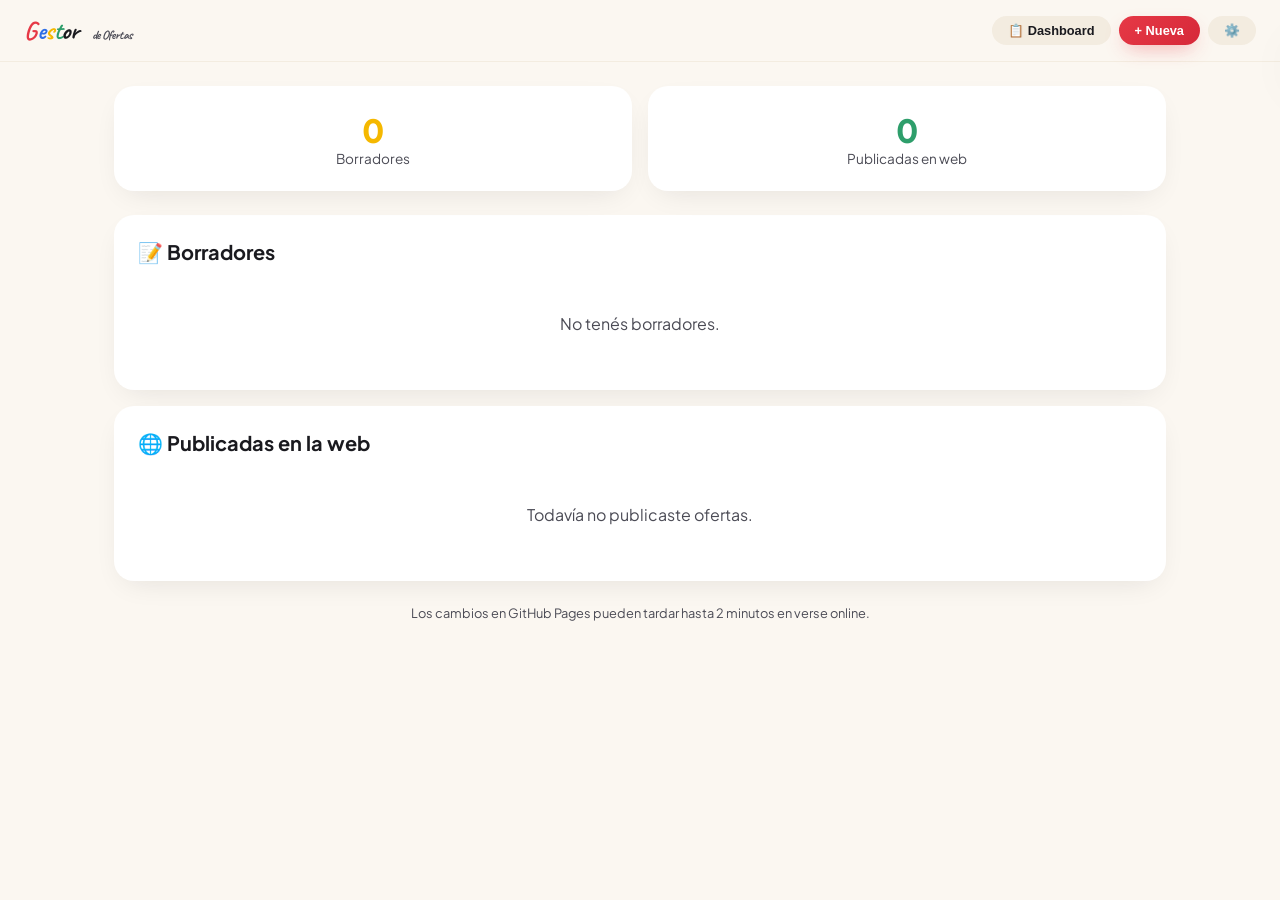
==== app-ofertas/static/index.html @ 62101115 "Initial commit: Proveesur — Pinturería de barrio con alma - Landing page (index.html) with hero, ser" ====
<!DOCTYPE html>
<html lang="es-AR">
<head>
  <meta charset="UTF-8" />
  <meta name="viewport" content="width=device-width, initial-scale=1.0" />
  <title>Gestor de Ofertas · Proveesur</title>
  <link rel="preconnect" href="https://fonts.googleapis.com" />
  <link rel="preconnect" href="https://fonts.gstatic.com" crossorigin />
  <link href="https://fonts.googleapis.com/css2?family=Caveat:wght@500;600;700&family=Plus+Jakarta+Sans:wght@300;400;500;600;700;800&display=swap" rel="stylesheet" />
  <link rel="stylesheet" href="styles.css" />
</head>
<body>

  <!-- ═══ Toast ═══ -->
  <div id="toast" class="toast">
    <div class="flex" style="display:flex;align-items:center;gap:0.75rem">
      <span id="toast-text" class="font-medium" style="font-weight:500">Mensaje</span>
    </div>
  </div>

  <!-- ═══ Header ═══ -->
  <header class="app-header">
    <div class="logo-text">
      <span class="l1">G</span><span class="l2">e</span><span class="l3">s</span><span class="l4">t</span><span style="color:var(--ink)">or</span>
      <span style="color:var(--ink-soft);font-size:0.8rem;margin-left:0.5rem">de Ofertas</span>
    </div>
    <nav style="display:flex;gap:0.5rem">
      <button class="btn btn-secondary btn-sm" data-view="dashboard">📋 Dashboard</button>
      <button class="btn btn-primary btn-sm" data-view="nueva">+ Nueva</button>
      <button class="btn btn-secondary btn-sm" data-view="config">⚙️</button>
    </nav>
  </header>

  <!-- ═══════════════════════════════════════════════════ -->
  <!-- VIEW: DASHBOARD                                    -->
  <!-- ═══════════════════════════════════════════════════ -->
  <div id="view-dashboard" class="view container">

    <div style="display:grid;grid-template-columns:1fr 1fr;gap:1rem;margin-bottom:1.5rem">
      <div class="card" style="text-align:center">
        <div style="font-size:2rem;font-weight:800;color:var(--yellow)"><span id="draft-count">0</span></div>
        <div style="color:var(--ink-soft);font-size:0.85rem">Borradores</div>
      </div>
      <div class="card" style="text-align:center">
        <div style="font-size:2rem;font-weight:800;color:var(--green)"><span id="published-count">0</span></div>
        <div style="color:var(--ink-soft);font-size:0.85rem">Publicadas en web</div>
      </div>
    </div>

    <div class="card" style="margin-bottom:1rem">
      <div class="section-title">📝 Borradores</div>
      <div id="draft-list">
        <div class="empty-state">Cargando...</div>
      </div>
    </div>

    <div class="card">
      <div class="section-title">🌐 Publicadas en la web</div>
      <div id="published-list">
        <div class="empty-state">Cargando...</div>
      </div>
    </div>

    <div style="text-align:center;margin-top:1.5rem;color:var(--ink-soft);font-size:0.8rem">
      Los cambios en GitHub Pages pueden tardar hasta 2 minutos en verse online.
    </div>
  </div>

  <!-- ═══════════════════════════════════════════════════ -->
  <!-- VIEW: FORMULARIO                                   -->
  <!-- ═══════════════════════════════════════════════════ -->
  <div id="view-form" class="view container hidden">

    <button class="btn btn-secondary btn-sm" data-view="dashboard" style="margin-bottom:1rem">← Volver</button>
    <h1 id="form-title" class="section-title">Nueva oferta</h1>

    <div style="display:grid;grid-template-columns:1fr 1fr;gap:1.5rem">
      <!-- Formulario -->
      <div class="card">
        <input type="hidden" id="archivo-borrador" value="" />

        <div class="form-label">Foto del producto</div>
        <div id="dropzone" class="dropzone">
          <p style="margin:0;color:var(--ink-soft)">📸 Arrastrá la foto acá o click para seleccionar</p>
          <p style="margin:0.25rem 0 0;font-size:0.8rem;color:var(--ink-soft)">JPG o PNG</p>
          <input type="file" id="foto-input" accept="image/*" style="display:none" />
          <img id="preview-foto" class="hidden" style="max-height:180px;border-radius:0.75rem;margin-top:0.5rem" alt="Preview" />
        </div>

        <div style="margin-top:1rem">
          <label class="form-label" for="offer-name">Nombre del producto</label>
          <input type="text" id="offer-name" class="form-field" placeholder="Ej: Látex interior premium 20L" />
        </div>

        <div style="margin-top:0.75rem">
          <label class="form-label" for="offer-desc">Descripción</label>
          <textarea id="offer-desc" class="form-field" rows="2" placeholder="Breve descripción del producto..."></textarea>
        </div>

        <div style="display:grid;grid-template-columns:1fr 1fr;gap:0.75rem;margin-top:0.75rem">
          <div>
            <label class="form-label" for="offer-price">Precio original ($)</label>
            <input type="number" id="offer-price" class="form-field" placeholder="45900" min="1" />
          </div>
          <div>
            <label class="form-label" for="offer-discount">Descuento (%)</label>
            <select id="offer-discount" class="form-field">
              <option value="10">10%</option>
              <option value="15">15%</option>
              <option value="20" selected>20%</option>
              <option value="25">25%</option>
              <option value="30">30%</option>
              <option value="40">40%</option>
              <option value="50">50%</option>
            </select>
          </div>
        </div>

        <div class="cta-bar">
          <button id="btn-guardar" class="btn btn-secondary">💾 Guardar borrador</button>
          <button id="btn-publicar" class="btn btn-green">🌐 Publicar</button>
        </div>

        <p style="margin-top:0.75rem;font-size:0.75rem;color:var(--ink-soft)">
          💡 <strong>Borrador</strong> se guarda en esta PC. <strong>Publicar</strong> lo sube a GitHub y aparece en la web.
        </p>
      </div>

      <!-- Preview -->
      <div>
        <div class="form-label">Vista previa</div>
        <div class="offer-card-preview">
          <div class="offer-badge" id="preview-badge">-20%</div>
          <img id="preview-foto-card" src="" alt="Preview" style="display:none" />
          <div style="background:var(--cream-deep);height:200px;display:flex;align-items:center;justify-content:center;color:var(--ink-soft);font-size:0.85rem" id="preview-placeholder">
            Subí una foto para ver la preview
          </div>
          <div class="card-body">
            <h3 id="preview-nombre">Nombre del producto</h3>
            <p id="preview-desc">Descripción breve del producto.</p>
            <div>
              <span class="old-price" id="preview-old-price">$10,000</span>
              <span class="offer-price" id="preview-offer-price">$8,000</span>
            </div>
            <div style="margin-top:0.75rem">
              <span class="btn btn-primary btn-sm" style="display:inline-flex;gap:0.35rem;padding:0.5rem 1rem">
                💬 Consultar
              </span>
            </div>
          </div>
        </div>
      </div>
    </div>
  </div>

  <!-- ═══════════════════════════════════════════════════ -->
  <!-- VIEW: CONFIGURACIÓN                                -->
  <!-- ═══════════════════════════════════════════════════ -->
  <div id="view-config" class="view container hidden">
    <button class="btn btn-secondary btn-sm" data-view="dashboard" style="margin-bottom:1rem">← Volver</button>
    <h1 class="section-title">⚙️ Configuración</h1>

    <div class="card" style="max-width:600px">
      <p style="color:var(--ink-soft);font-size:0.9rem;margin-bottom:1rem">
        Para que la app pueda publicar ofertas necesitás un <strong>token de GitHub</strong>
        con acceso al repositorio.
      </p>

      <details style="margin-bottom:1rem;font-size:0.85rem;color:var(--ink-soft)">
        <summary style="cursor:pointer;font-weight:600">📖 ¿Cómo generar el token?</summary>
        <ol style="margin-top:0.5rem;padding-left:1.2rem;line-height:1.8">
          <li>Andá a <a href="https://github.com/settings/tokens" target="_blank" style="color:var(--blue)">github.com/settings/tokens</a></li>
          <li>Click <strong>Generate new token (classic)</strong></li>
          <li>Dale un nombre (ej: "Gestor Ofertas")</li>
          <li>Seleccioná <strong>repo</strong> (todos los permisos)</li>
          <li>Click <strong>Generate token</strong></li>
          <li>Copiá el token (es la única vez que lo vas a ver)</li>
          <li>Pegalo abajo y guardá</li>
        </ol>
      </details>

      <div style="margin-bottom:0.75rem">
        <label class="form-label" for="config-token">Token de GitHub</label>
        <input type="password" id="config-token" class="form-field" placeholder="ghp_xxxxxxxxxxxxxxxxxxxx" />
      </div>

      <div style="margin-bottom:1rem">
        <label class="form-label" for="config-repo">Repositorio</label>
        <input type="text" id="config-repo" class="form-field" placeholder="pablo/PINTURERIA" />
      </div>

      <div id="config-status" style="margin-bottom:1rem;font-size:0.85rem">⏳ Cargando...</div>

      <div style="display:flex;gap:0.75rem">
        <button id="btn-test" class="btn btn-secondary">Probar conexión</button>
        <button id="btn-save-config" class="btn btn-primary">Guardar configuración</button>
      </div>
    </div>
  </div>

  <script src="app.js"></script>
</body>
</html>
---- app-ofertas/static/styles.css ----
:root {
  --cream: #FBF7F1;
  --cream-deep: #F3ECE0;
  --rose-soft: #FBE6E4;
  --sky-soft: #E4EEFB;
  --mint-soft: #E2F3EA;
  --sun-soft: #FBF1D2;
  --ink: #1A1A1F;
  --ink-soft: #4B4B55;
  --red: #E63946;
  --blue: #2E6FE6;
  --yellow: #F5B800;
  --green: #2E9E6B;
  --shadow-soft: 0 10px 30px -12px rgba(26,26,31,0.12);
  --shadow-lift: 0 20px 50px -20px rgba(26,26,31,0.25);
}

* { -webkit-font-smoothing: antialiased; box-sizing: border-box; }
body {
  font-family: 'Plus Jakarta Sans', system-ui, sans-serif;
  background: var(--cream);
  color: var(--ink);
  margin: 0;
  padding: 0;
}

.app-header {
  background: rgba(251,247,241,0.92);
  backdrop-filter: saturate(180%) blur(12px);
  border-bottom: 1px solid var(--cream-deep);
  padding: 1rem 1.5rem;
  display: flex;
  align-items: center;
  justify-content: space-between;
  position: sticky;
  top: 0;
  z-index: 50;
}

.logo-text {
  font-family: 'Caveat', cursive;
  font-weight: 700;
  font-size: 1.6rem;
  letter-spacing: -0.5px;
  line-height: 1;
}
.logo-text .l1 { color: var(--red); }
.logo-text .l2 { color: var(--blue); }
.logo-text .l3 { color: var(--yellow); }
.logo-text .l4 { color: var(--green); }

.container { max-width: 1100px; margin: 0 auto; padding: 1.5rem; }

.card {
  background: white;
  border-radius: 1.25rem;
  box-shadow: var(--shadow-soft);
  padding: 1.5rem;
}

.btn {
  display: inline-flex;
  align-items: center;
  gap: 0.5rem;
  padding: 0.65rem 1.25rem;
  border-radius: 999px;
  font-weight: 600;
  font-size: 0.9rem;
  border: none;
  cursor: pointer;
  transition: transform 0.2s ease, box-shadow 0.2s ease;
  text-decoration: none;
}
.btn:hover { transform: translateY(-1px); }
.btn-primary { background: linear-gradient(135deg, var(--red), #D62839); color: white; box-shadow: 0 8px 20px -6px rgba(230,57,70,0.4); }
.btn-secondary { background: var(--cream-deep); color: var(--ink); }
.btn-green { background: #25D366; color: white; box-shadow: 0 8px 20px -6px rgba(37,211,102,0.4); }
.btn-sm { padding: 0.45rem 1rem; font-size: 0.8rem; }
.btn-danger { background: var(--red); color: white; }
.btn:disabled { opacity: 0.6; cursor: not-allowed; transform: none !important; }

.form-field {
  width: 100%;
  padding: 0.75rem 1rem;
  border: 2px solid var(--cream-deep);
  border-radius: 0.75rem;
  background: white;
  font-family: inherit;
  font-size: 0.9rem;
  transition: border-color 0.2s ease, box-shadow 0.2s ease;
}
.form-field:focus {
  outline: none;
  border-color: var(--blue);
  box-shadow: 0 0 0 4px rgba(46,111,230,0.12);
}

.form-label {
  display: block;
  font-size: 0.85rem;
  font-weight: 600;
  margin-bottom: 0.35rem;
}

.dropzone {
  border: 2px dashed var(--cream-deep);
  border-radius: 1rem;
  padding: 2rem;
  text-align: center;
  cursor: pointer;
  transition: border-color 0.2s ease, background 0.2s ease;
  background: white;
}
.dropzone:hover, .dropzone.dragover {
  border-color: var(--blue);
  background: var(--sky-soft);
}
.dropzone img {
  max-height: 180px;
  border-radius: 0.75rem;
  margin-top: 0.5rem;
}

.offer-card-preview {
  background: white;
  border-radius: 1.25rem;
  box-shadow: var(--shadow-soft);
  overflow: hidden;
  position: relative;
  max-width: 380px;
}
.offer-card-preview .offer-badge {
  position: absolute;
  top: 12px; left: 12px;
  width: 56px; height: 56px;
  border-radius: 50%;
  background: var(--red);
  color: white;
  font-weight: 800;
  font-size: 0.9rem;
  display: flex;
  align-items: center;
  justify-content: center;
  z-index: 2;
  box-shadow: 0 4px 12px rgba(230,57,70,0.4);
}
.offer-card-preview img {
  width: 100%;
  height: 200px;
  object-fit: cover;
  display: block;
}
.offer-card-preview .card-body {
  padding: 1.25rem;
}
.offer-card-preview h3 { font-size: 1.1rem; font-weight: 700; margin-bottom: 0.35rem; }
.offer-card-preview p { font-size: 0.85rem; color: var(--ink-soft); margin-bottom: 0.75rem; }
.old-price { font-size: 0.9rem; color: var(--ink-soft); text-decoration: line-through; margin-right: 0.5rem; }
.offer-price { font-size: 1.25rem; font-weight: 800; color: var(--red); }

.section-title {
  font-size: 1.25rem;
  font-weight: 700;
  margin-bottom: 1rem;
}

.badge {
  display: inline-flex;
  align-items: center;
  gap: 0.35rem;
  padding: 0.25rem 0.75rem;
  border-radius: 999px;
  font-size: 0.75rem;
  font-weight: 600;
}
.badge-draft { background: var(--sun-soft); color: #8A6A00; }
.badge-published { background: var(--mint-soft); color: var(--green); }

.offer-list-item {
  display: flex;
  align-items: center;
  justify-content: space-between;
  padding: 0.75rem 1rem;
  border-bottom: 1px solid var(--cream-deep);
  gap: 1rem;
}
.offer-list-item:last-child { border-bottom: none; }

.empty-state {
  text-align: center;
  padding: 2rem;
  color: var(--ink-soft);
}

.spinner {
  display: inline-block;
  width: 1.2em;
  height: 1.2em;
  border: 2px solid rgba(255,255,255,0.3);
  border-top-color: white;
  border-radius: 50%;
  animation: spin 0.6s linear infinite;
}
@keyframes spin { to { transform: rotate(360deg); } }

.toast {
  position: fixed;
  top: 20px; right: 20px;
  padding: 1rem 1.25rem;
  background: white;
  border-left: 4px solid var(--green);
  border-radius: 0.5rem;
  box-shadow: var(--shadow-lift);
  z-index: 100;
  transform: translateX(120%);
  transition: transform 0.4s ease;
}
.toast.show { transform: translateX(0); }
.toast.error { border-left-color: var(--red); }

.cta-bar {
  display: flex;
  gap: 0.75rem;
  flex-wrap: wrap;
  margin-top: 1rem;
  padding-top: 1rem;
  border-top: 1px solid var(--cream-deep);
}

.hidden { display: none !important; }

@media (max-width: 640px) {
  .container { padding: 1rem; }
}
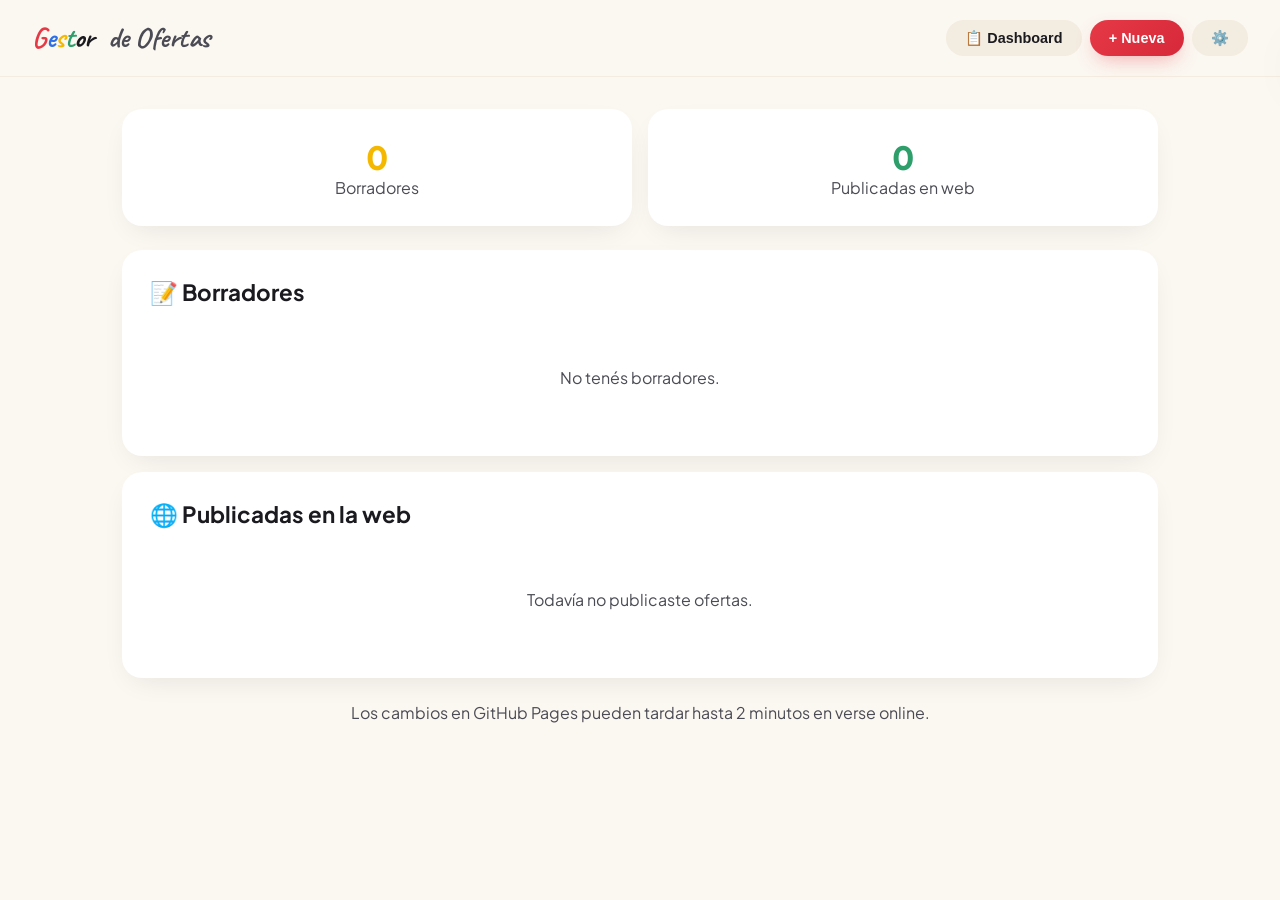
==== commit 5f117d6d: "Fix: persist config/drafts next to .exe (PyInstaller), bigger fonts, Bearer auth" ====
--- a/app-ofertas/static/index.html
+++ b/app-ofertas/static/index.html
@@ -22,7 +22,7 @@
   <header class="app-header">
     <div class="logo-text">
       <span class="l1">G</span><span class="l2">e</span><span class="l3">s</span><span class="l4">t</span><span style="color:var(--ink)">or</span>
-      <span style="color:var(--ink-soft);font-size:0.8rem;margin-left:0.5rem">de Ofertas</span>
+      <span style="color:var(--ink-soft);margin-left:0.5rem">de Ofertas</span>
     </div>
     <nav style="display:flex;gap:0.5rem">
       <button class="btn btn-secondary btn-sm" data-view="dashboard">📋 Dashboard</button>
@@ -39,11 +39,11 @@
     <div style="display:grid;grid-template-columns:1fr 1fr;gap:1rem;margin-bottom:1.5rem">
       <div class="card" style="text-align:center">
         <div style="font-size:2rem;font-weight:800;color:var(--yellow)"><span id="draft-count">0</span></div>
-        <div style="color:var(--ink-soft);font-size:0.85rem">Borradores</div>
+        <div style="color:var(--ink-soft)">Borradores</div>
       </div>
       <div class="card" style="text-align:center">
         <div style="font-size:2rem;font-weight:800;color:var(--green)"><span id="published-count">0</span></div>
-        <div style="color:var(--ink-soft);font-size:0.85rem">Publicadas en web</div>
+        <div style="color:var(--ink-soft)">Publicadas en web</div>
       </div>
     </div>
 
@@ -61,7 +61,7 @@
       </div>
     </div>
 
-    <div style="text-align:center;margin-top:1.5rem;color:var(--ink-soft);font-size:0.8rem">
+    <div style="text-align:center;margin-top:1.5rem;color:var(--ink-soft)">
       Los cambios en GitHub Pages pueden tardar hasta 2 minutos en verse online.
     </div>
   </div>
@@ -82,7 +82,7 @@
         <div class="form-label">Foto del producto</div>
         <div id="dropzone" class="dropzone">
           <p style="margin:0;color:var(--ink-soft)">📸 Arrastrá la foto acá o click para seleccionar</p>
-          <p style="margin:0.25rem 0 0;font-size:0.8rem;color:var(--ink-soft)">JPG o PNG</p>
+          <p style="margin:0.25rem 0 0;color:var(--ink-soft)">JPG o PNG</p>
           <input type="file" id="foto-input" accept="image/*" style="display:none" />
           <img id="preview-foto" class="hidden" style="max-height:180px;border-radius:0.75rem;margin-top:0.5rem" alt="Preview" />
         </div>
@@ -121,7 +121,7 @@
           <button id="btn-publicar" class="btn btn-green">🌐 Publicar</button>
         </div>
 
-        <p style="margin-top:0.75rem;font-size:0.75rem;color:var(--ink-soft)">
+        <p style="margin-top:0.75rem;color:var(--ink-soft)">
           💡 <strong>Borrador</strong> se guarda en esta PC. <strong>Publicar</strong> lo sube a GitHub y aparece en la web.
         </p>
       </div>
@@ -132,7 +132,7 @@
         <div class="offer-card-preview">
           <div class="offer-badge" id="preview-badge">-20%</div>
           <img id="preview-foto-card" src="" alt="Preview" style="display:none" />
-          <div style="background:var(--cream-deep);height:200px;display:flex;align-items:center;justify-content:center;color:var(--ink-soft);font-size:0.85rem" id="preview-placeholder">
+          <div style="background:var(--cream-deep);height:200px;display:flex;align-items:center;justify-content:center;color:var(--ink-soft)" id="preview-placeholder">
             Subí una foto para ver la preview
           </div>
           <div class="card-body">
@@ -143,7 +143,7 @@
               <span class="offer-price" id="preview-offer-price">$8,000</span>
             </div>
             <div style="margin-top:0.75rem">
-              <span class="btn btn-primary btn-sm" style="display:inline-flex;gap:0.35rem;padding:0.5rem 1rem">
+              <span class="btn btn-primary btn-sm">
                 💬 Consultar
               </span>
             </div>
@@ -161,12 +161,12 @@
     <h1 class="section-title">⚙️ Configuración</h1>
 
     <div class="card" style="max-width:600px">
-      <p style="color:var(--ink-soft);font-size:0.9rem;margin-bottom:1rem">
+      <p style="color:var(--ink-soft);margin-bottom:1rem">
         Para que la app pueda publicar ofertas necesitás un <strong>token de GitHub</strong>
         con acceso al repositorio.
       </p>
 
-      <details style="margin-bottom:1rem;font-size:0.85rem;color:var(--ink-soft)">
+      <details style="margin-bottom:1rem;color:var(--ink-soft)">
         <summary style="cursor:pointer;font-weight:600">📖 ¿Cómo generar el token?</summary>
         <ol style="margin-top:0.5rem;padding-left:1.2rem;line-height:1.8">
           <li>Andá a <a href="https://github.com/settings/tokens" target="_blank" style="color:var(--blue)">github.com/settings/tokens</a></li>
@@ -189,7 +189,7 @@
         <input type="text" id="config-repo" class="form-field" placeholder="pablo/PINTURERIA" />
       </div>
 
-      <div id="config-status" style="margin-bottom:1rem;font-size:0.85rem">⏳ Cargando...</div>
+      <div id="config-status" style="margin-bottom:1rem">⏳ Cargando...</div>
 
       <div style="display:flex;gap:0.75rem">
         <button id="btn-test" class="btn btn-secondary">Probar conexión</button>
--- a/app-ofertas/static/styles.css
+++ b/app-ofertas/static/styles.css
@@ -22,13 +22,14 @@
   color: var(--ink);
   margin: 0;
   padding: 0;
+  font-size: 16px;
 }
 
 .app-header {
   background: rgba(251,247,241,0.92);
   backdrop-filter: saturate(180%) blur(12px);
   border-bottom: 1px solid var(--cream-deep);
-  padding: 1rem 1.5rem;
+  padding: 1.25rem 2rem;
   display: flex;
   align-items: center;
   justify-content: space-between;
@@ -40,7 +41,7 @@
 .logo-text {
   font-family: 'Caveat', cursive;
   font-weight: 700;
-  font-size: 1.6rem;
+  font-size: 1.8rem;
   letter-spacing: -0.5px;
   line-height: 1;
 }
@@ -49,44 +50,46 @@
 .logo-text .l3 { color: var(--yellow); }
 .logo-text .l4 { color: var(--green); }
 
-.container { max-width: 1100px; margin: 0 auto; padding: 1.5rem; }
+.container { max-width: 1100px; margin: 0 auto; padding: 2rem; }
 
 .card {
   background: white;
   border-radius: 1.25rem;
   box-shadow: var(--shadow-soft);
-  padding: 1.5rem;
+  padding: 1.75rem;
 }
 
 .btn {
   display: inline-flex;
   align-items: center;
   gap: 0.5rem;
-  padding: 0.65rem 1.25rem;
+  padding: 0.8rem 1.5rem;
   border-radius: 999px;
   font-weight: 600;
-  font-size: 0.9rem;
+  font-size: 1rem;
   border: none;
   cursor: pointer;
   transition: transform 0.2s ease, box-shadow 0.2s ease;
   text-decoration: none;
-}
-.btn:hover { transform: translateY(-1px); }
+  line-height: 1.3;
+}
+.btn:hover { transform: translateY(-2px); }
+.btn:active { transform: translateY(0); }
 .btn-primary { background: linear-gradient(135deg, var(--red), #D62839); color: white; box-shadow: 0 8px 20px -6px rgba(230,57,70,0.4); }
 .btn-secondary { background: var(--cream-deep); color: var(--ink); }
 .btn-green { background: #25D366; color: white; box-shadow: 0 8px 20px -6px rgba(37,211,102,0.4); }
-.btn-sm { padding: 0.45rem 1rem; font-size: 0.8rem; }
+.btn-sm { padding: 0.55rem 1.2rem; font-size: 0.9rem; }
 .btn-danger { background: var(--red); color: white; }
 .btn:disabled { opacity: 0.6; cursor: not-allowed; transform: none !important; }
 
 .form-field {
   width: 100%;
-  padding: 0.75rem 1rem;
+  padding: 0.85rem 1.1rem;
   border: 2px solid var(--cream-deep);
-  border-radius: 0.75rem;
+  border-radius: 0.85rem;
   background: white;
   font-family: inherit;
-  font-size: 0.9rem;
+  font-size: 1rem;
   transition: border-color 0.2s ease, box-shadow 0.2s ease;
 }
 .form-field:focus {
@@ -97,15 +100,15 @@
 
 .form-label {
   display: block;
-  font-size: 0.85rem;
+  font-size: 0.95rem;
   font-weight: 600;
-  margin-bottom: 0.35rem;
+  margin-bottom: 0.4rem;
 }
 
 .dropzone {
   border: 2px dashed var(--cream-deep);
   border-radius: 1rem;
-  padding: 2rem;
+  padding: 2.5rem 2rem;
   text-align: center;
   cursor: pointer;
   transition: border-color 0.2s ease, background 0.2s ease;
@@ -153,24 +156,24 @@
 .offer-card-preview .card-body {
   padding: 1.25rem;
 }
-.offer-card-preview h3 { font-size: 1.1rem; font-weight: 700; margin-bottom: 0.35rem; }
-.offer-card-preview p { font-size: 0.85rem; color: var(--ink-soft); margin-bottom: 0.75rem; }
-.old-price { font-size: 0.9rem; color: var(--ink-soft); text-decoration: line-through; margin-right: 0.5rem; }
-.offer-price { font-size: 1.25rem; font-weight: 800; color: var(--red); }
+.offer-card-preview h3 { font-size: 1.2rem; font-weight: 700; margin-bottom: 0.4rem; }
+.offer-card-preview p { font-size: 0.95rem; color: var(--ink-soft); margin-bottom: 0.75rem; }
+.old-price { font-size: 1rem; color: var(--ink-soft); text-decoration: line-through; margin-right: 0.5rem; }
+.offer-price { font-size: 1.35rem; font-weight: 800; color: var(--red); }
 
 .section-title {
-  font-size: 1.25rem;
+  font-size: 1.4rem;
   font-weight: 700;
-  margin-bottom: 1rem;
+  margin-bottom: 1.25rem;
 }
 
 .badge {
   display: inline-flex;
   align-items: center;
   gap: 0.35rem;
-  padding: 0.25rem 0.75rem;
+  padding: 0.3rem 0.85rem;
   border-radius: 999px;
-  font-size: 0.75rem;
+  font-size: 0.8rem;
   font-weight: 600;
 }
 .badge-draft { background: var(--sun-soft); color: #8A6A00; }
@@ -180,16 +183,18 @@
   display: flex;
   align-items: center;
   justify-content: space-between;
-  padding: 0.75rem 1rem;
+  padding: 1rem 1.25rem;
   border-bottom: 1px solid var(--cream-deep);
   gap: 1rem;
 }
 .offer-list-item:last-child { border-bottom: none; }
+.offer-list-item strong { font-size: 1rem; }
 
 .empty-state {
   text-align: center;
-  padding: 2rem;
+  padding: 2.5rem 2rem;
   color: var(--ink-soft);
+  font-size: 1rem;
 }
 
 .spinner {
@@ -206,7 +211,7 @@
 .toast {
   position: fixed;
   top: 20px; right: 20px;
-  padding: 1rem 1.25rem;
+  padding: 1rem 1.5rem;
   background: white;
   border-left: 4px solid var(--green);
   border-radius: 0.5rem;
@@ -214,6 +219,7 @@
   z-index: 100;
   transform: translateX(120%);
   transition: transform 0.4s ease;
+  font-size: 1rem;
 }
 .toast.show { transform: translateX(0); }
 .toast.error { border-left-color: var(--red); }
@@ -222,8 +228,8 @@
   display: flex;
   gap: 0.75rem;
   flex-wrap: wrap;
-  margin-top: 1rem;
-  padding-top: 1rem;
+  margin-top: 1.25rem;
+  padding-top: 1.25rem;
   border-top: 1px solid var(--cream-deep);
 }
 
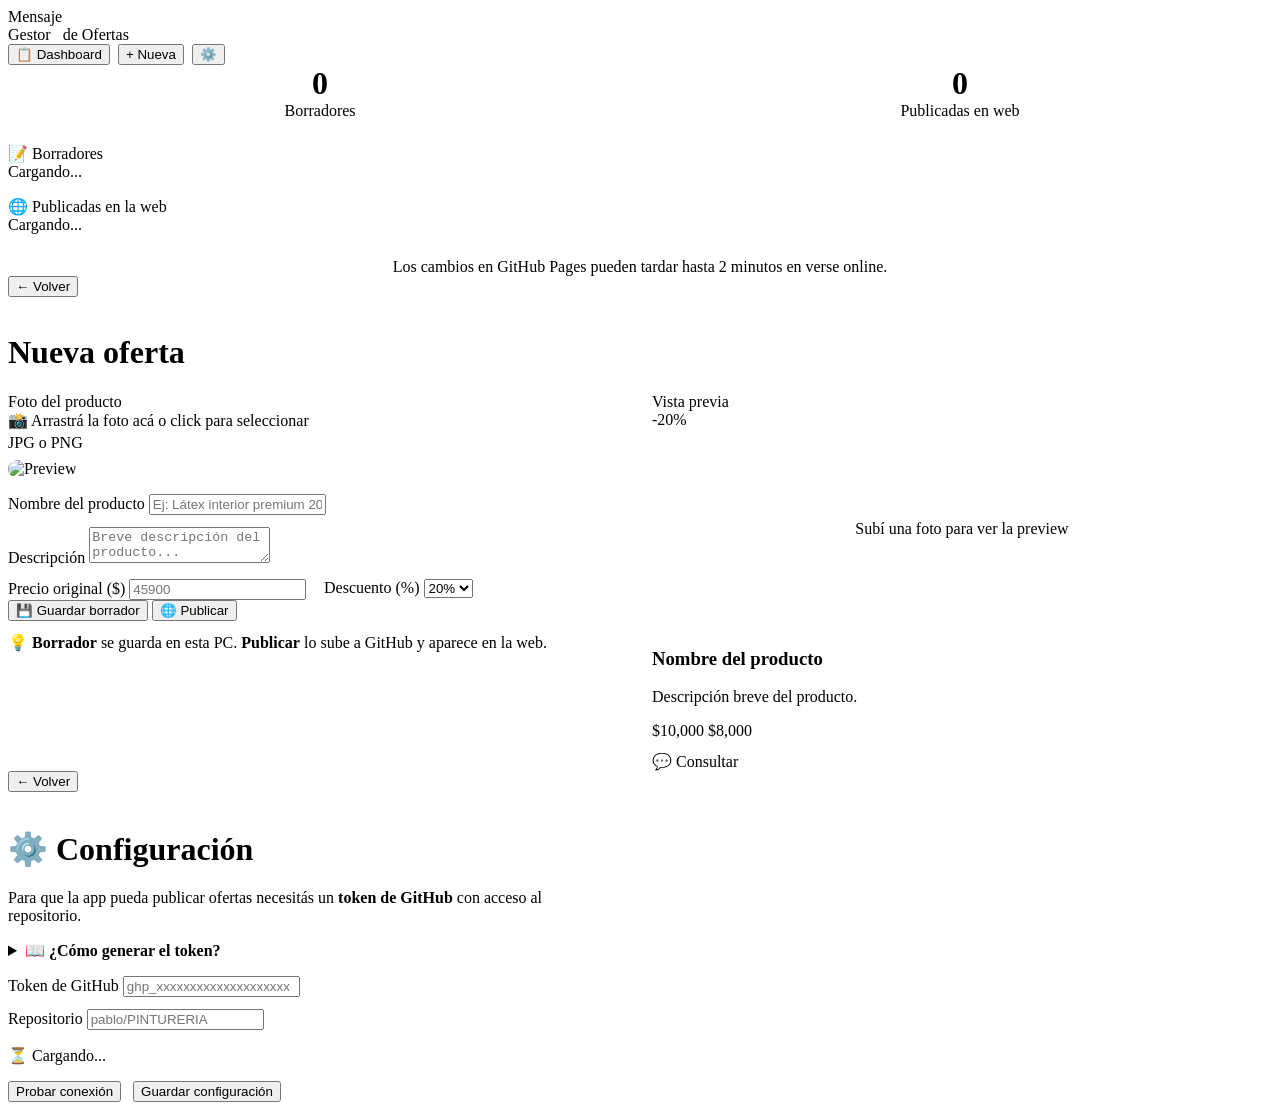
==== commit 4ddaa490: "Fix: use /static/ paths for CSS and JS so Flask serves them" ====
--- a/app-ofertas/static/index.html
+++ b/app-ofertas/static/index.html
@@ -7,7 +7,7 @@
   <link rel="preconnect" href="https://fonts.googleapis.com" />
   <link rel="preconnect" href="https://fonts.gstatic.com" crossorigin />
   <link href="https://fonts.googleapis.com/css2?family=Caveat:wght@500;600;700&family=Plus+Jakarta+Sans:wght@300;400;500;600;700;800&display=swap" rel="stylesheet" />
-  <link rel="stylesheet" href="styles.css" />
+  <link rel="stylesheet" href="/static/styles.css" />
 </head>
 <body>
 
@@ -198,6 +198,6 @@
     </div>
   </div>
 
-  <script src="app.js"></script>
+  <script src="/static/app.js"></script>
 </body>
 </html>
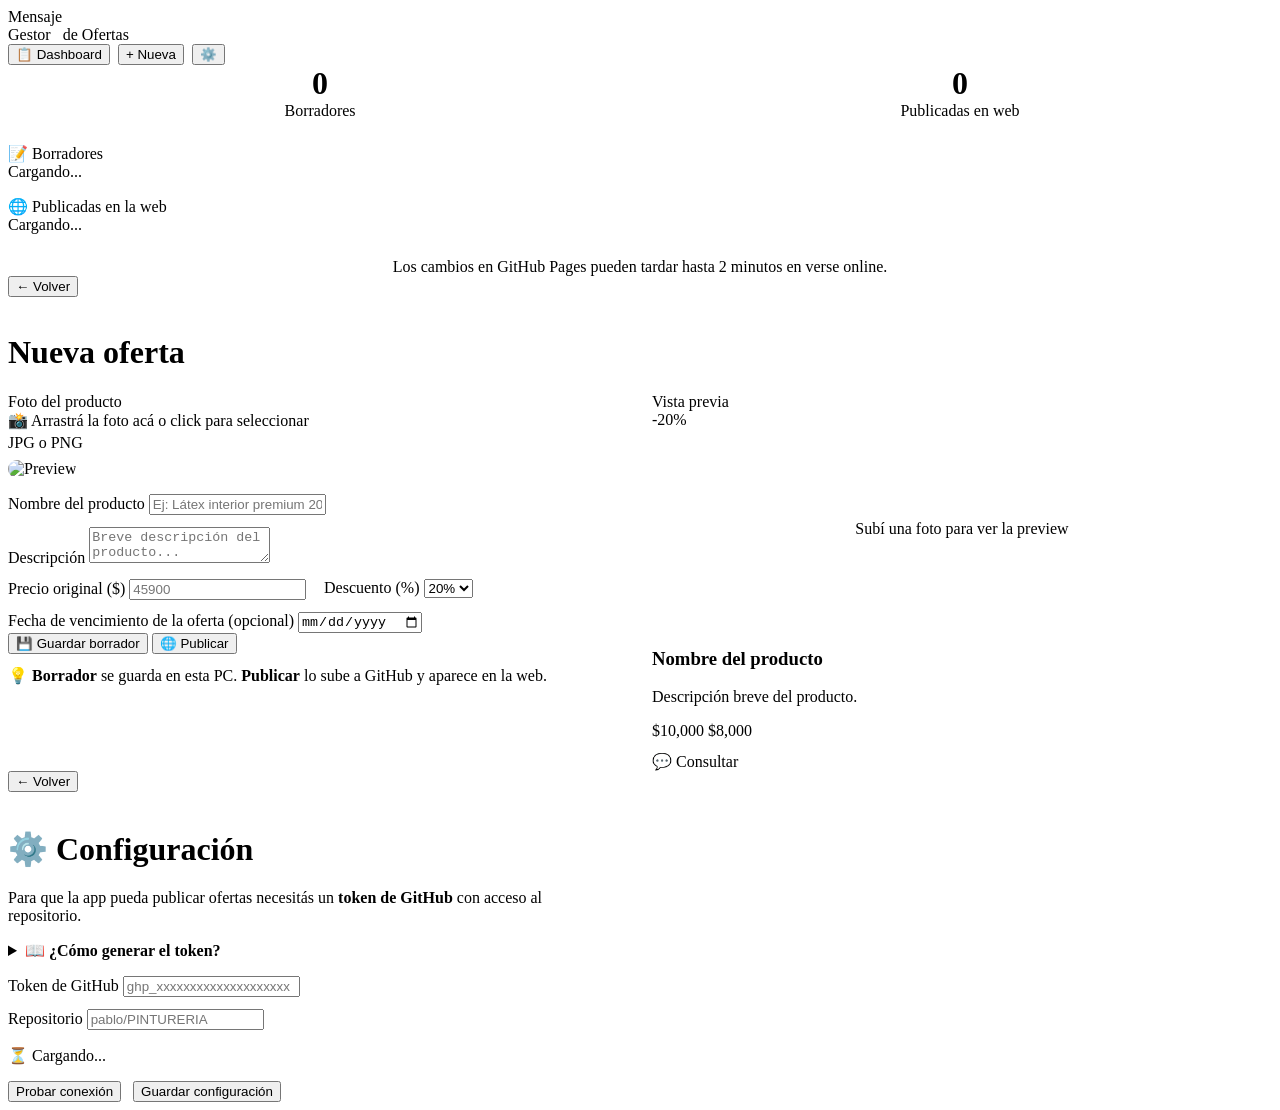
==== commit d482e199: "App standalone con pywebview, delete publicadas, backup y vencimiento" ====
--- a/app-ofertas/static/index.html
+++ b/app-ofertas/static/index.html
@@ -11,14 +11,12 @@
 </head>
 <body>
 
-  <!-- ═══ Toast ═══ -->
   <div id="toast" class="toast">
-    <div class="flex" style="display:flex;align-items:center;gap:0.75rem">
-      <span id="toast-text" class="font-medium" style="font-weight:500">Mensaje</span>
+    <div style="display:flex;align-items:center;gap:0.75rem">
+      <span id="toast-text" style="font-weight:500">Mensaje</span>
     </div>
   </div>
 
-  <!-- ═══ Header ═══ -->
   <header class="app-header">
     <div class="logo-text">
       <span class="l1">G</span><span class="l2">e</span><span class="l3">s</span><span class="l4">t</span><span style="color:var(--ink)">or</span>
@@ -31,11 +29,8 @@
     </nav>
   </header>
 
-  <!-- ═══════════════════════════════════════════════════ -->
-  <!-- VIEW: DASHBOARD                                    -->
-  <!-- ═══════════════════════════════════════════════════ -->
+  <!-- DASHBOARD -->
   <div id="view-dashboard" class="view container">
-
     <div style="display:grid;grid-template-columns:1fr 1fr;gap:1rem;margin-bottom:1.5rem">
       <div class="card" style="text-align:center">
         <div style="font-size:2rem;font-weight:800;color:var(--yellow)"><span id="draft-count">0</span></div>
@@ -46,36 +41,22 @@
         <div style="color:var(--ink-soft)">Publicadas en web</div>
       </div>
     </div>
-
     <div class="card" style="margin-bottom:1rem">
       <div class="section-title">📝 Borradores</div>
-      <div id="draft-list">
-        <div class="empty-state">Cargando...</div>
-      </div>
+      <div id="draft-list"><div class="empty-state">Cargando...</div></div>
     </div>
-
     <div class="card">
       <div class="section-title">🌐 Publicadas en la web</div>
-      <div id="published-list">
-        <div class="empty-state">Cargando...</div>
-      </div>
+      <div id="published-list"><div class="empty-state">Cargando...</div></div>
     </div>
-
-    <div style="text-align:center;margin-top:1.5rem;color:var(--ink-soft)">
-      Los cambios en GitHub Pages pueden tardar hasta 2 minutos en verse online.
-    </div>
+    <div style="text-align:center;margin-top:1.5rem;color:var(--ink-soft)">Los cambios en GitHub Pages pueden tardar hasta 2 minutos en verse online.</div>
   </div>
 
-  <!-- ═══════════════════════════════════════════════════ -->
-  <!-- VIEW: FORMULARIO                                   -->
-  <!-- ═══════════════════════════════════════════════════ -->
+  <!-- FORMULARIO -->
   <div id="view-form" class="view container hidden">
-
     <button class="btn btn-secondary btn-sm" data-view="dashboard" style="margin-bottom:1rem">← Volver</button>
     <h1 id="form-title" class="section-title">Nueva oferta</h1>
-
     <div style="display:grid;grid-template-columns:1fr 1fr;gap:1.5rem">
-      <!-- Formulario -->
       <div class="card">
         <input type="hidden" id="archivo-borrador" value="" />
 
@@ -116,6 +97,11 @@
           </div>
         </div>
 
+        <div style="margin-top:0.75rem">
+          <label class="form-label" for="offer-vencimiento">Fecha de vencimiento de la oferta <span style="color:var(--ink-soft);font-weight:400">(opcional)</span></label>
+          <input type="date" id="offer-vencimiento" class="form-field" />
+        </div>
+
         <div class="cta-bar">
           <button id="btn-guardar" class="btn btn-secondary">💾 Guardar borrador</button>
           <button id="btn-publicar" class="btn btn-green">🌐 Publicar</button>
@@ -126,15 +112,12 @@
         </p>
       </div>
 
-      <!-- Preview -->
       <div>
         <div class="form-label">Vista previa</div>
         <div class="offer-card-preview">
           <div class="offer-badge" id="preview-badge">-20%</div>
           <img id="preview-foto-card" src="" alt="Preview" style="display:none" />
-          <div style="background:var(--cream-deep);height:200px;display:flex;align-items:center;justify-content:center;color:var(--ink-soft)" id="preview-placeholder">
-            Subí una foto para ver la preview
-          </div>
+          <div style="background:var(--cream-deep);height:200px;display:flex;align-items:center;justify-content:center;color:var(--ink-soft)" id="preview-placeholder">Subí una foto para ver la preview</div>
           <div class="card-body">
             <h3 id="preview-nombre">Nombre del producto</h3>
             <p id="preview-desc">Descripción breve del producto.</p>
@@ -143,9 +126,7 @@
               <span class="offer-price" id="preview-offer-price">$8,000</span>
             </div>
             <div style="margin-top:0.75rem">
-              <span class="btn btn-primary btn-sm">
-                💬 Consultar
-              </span>
+              <span class="btn btn-primary btn-sm">💬 Consultar</span>
             </div>
           </div>
         </div>
@@ -153,19 +134,12 @@
     </div>
   </div>
 
-  <!-- ═══════════════════════════════════════════════════ -->
-  <!-- VIEW: CONFIGURACIÓN                                -->
-  <!-- ═══════════════════════════════════════════════════ -->
+  <!-- CONFIGURACIÓN -->
   <div id="view-config" class="view container hidden">
     <button class="btn btn-secondary btn-sm" data-view="dashboard" style="margin-bottom:1rem">← Volver</button>
     <h1 class="section-title">⚙️ Configuración</h1>
-
     <div class="card" style="max-width:600px">
-      <p style="color:var(--ink-soft);margin-bottom:1rem">
-        Para que la app pueda publicar ofertas necesitás un <strong>token de GitHub</strong>
-        con acceso al repositorio.
-      </p>
-
+      <p style="color:var(--ink-soft);margin-bottom:1rem">Para que la app pueda publicar ofertas necesitás un <strong>token de GitHub</strong> con acceso al repositorio.</p>
       <details style="margin-bottom:1rem;color:var(--ink-soft)">
         <summary style="cursor:pointer;font-weight:600">📖 ¿Cómo generar el token?</summary>
         <ol style="margin-top:0.5rem;padding-left:1.2rem;line-height:1.8">
@@ -178,19 +152,15 @@
           <li>Pegalo abajo y guardá</li>
         </ol>
       </details>
-
       <div style="margin-bottom:0.75rem">
         <label class="form-label" for="config-token">Token de GitHub</label>
         <input type="password" id="config-token" class="form-field" placeholder="ghp_xxxxxxxxxxxxxxxxxxxx" />
       </div>
-
       <div style="margin-bottom:1rem">
         <label class="form-label" for="config-repo">Repositorio</label>
         <input type="text" id="config-repo" class="form-field" placeholder="pablo/PINTURERIA" />
       </div>
-
       <div id="config-status" style="margin-bottom:1rem">⏳ Cargando...</div>
-
       <div style="display:flex;gap:0.75rem">
         <button id="btn-test" class="btn btn-secondary">Probar conexión</button>
         <button id="btn-save-config" class="btn btn-primary">Guardar configuración</button>
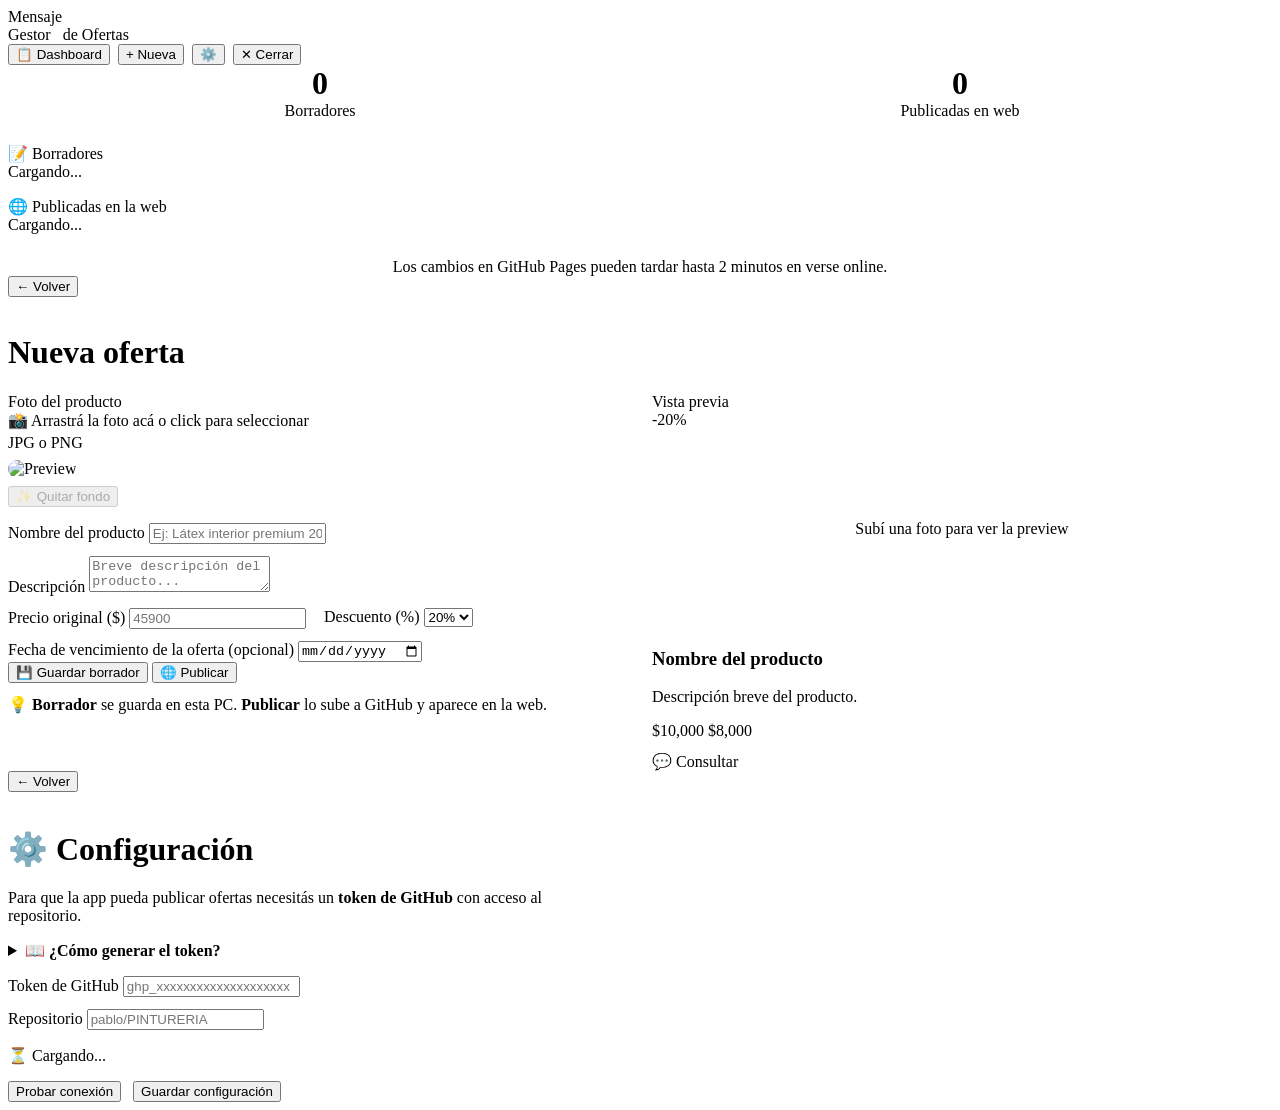
==== commit bd1e2f05: "Add rembg background removal, image optimization, icon, shutdown, and Inno Setup installer" ====
--- a/app-ofertas/static/index.html
+++ b/app-ofertas/static/index.html
@@ -26,6 +26,7 @@
       <button class="btn btn-secondary btn-sm" data-view="dashboard">📋 Dashboard</button>
       <button class="btn btn-primary btn-sm" data-view="nueva">+ Nueva</button>
       <button class="btn btn-secondary btn-sm" data-view="config">⚙️</button>
+      <button id="btn-cerrar" class="btn btn-danger btn-sm">✕ Cerrar</button>
     </nav>
   </header>
 
@@ -66,6 +67,10 @@
           <p style="margin:0.25rem 0 0;color:var(--ink-soft)">JPG o PNG</p>
           <input type="file" id="foto-input" accept="image/*" style="display:none" />
           <img id="preview-foto" class="hidden" style="max-height:180px;border-radius:0.75rem;margin-top:0.5rem" alt="Preview" />
+        </div>
+        <div style="margin-top:0.5rem;display:flex;gap:0.5rem;align-items:center">
+          <button id="btn-quitar-fondo" class="btn btn-secondary btn-sm" disabled>✨ Quitar fondo</button>
+          <span id="fondo-status" class="small" style="color:var(--ink-soft)"></span>
         </div>
 
         <div style="margin-top:1rem">
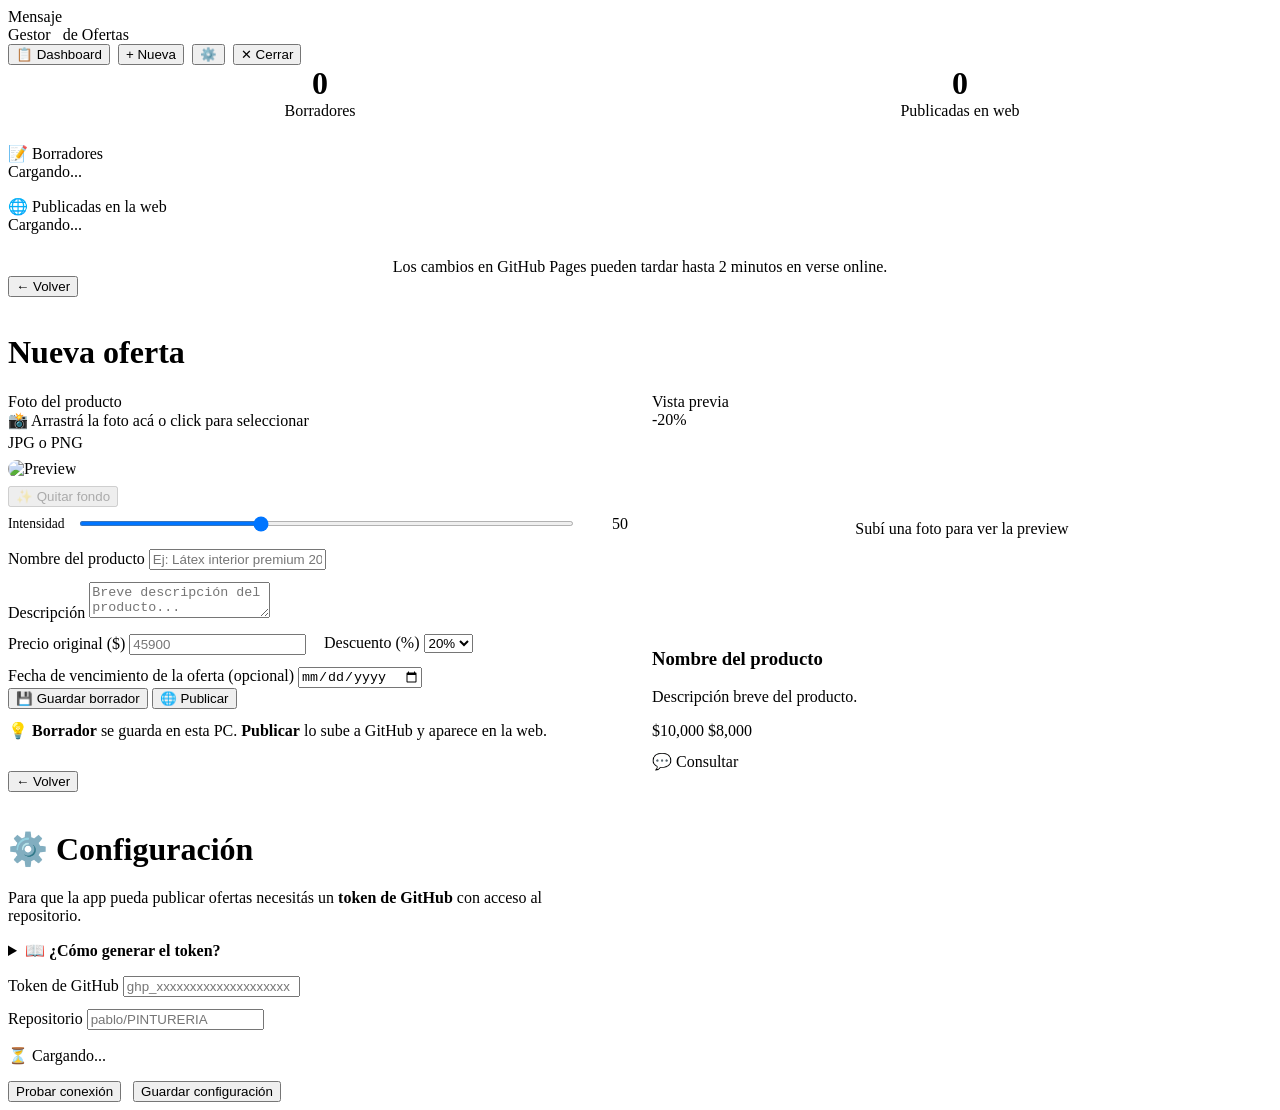
==== commit 8d593943: "Rebrand Proveesur → TIENDA_NOMBRE; add undo + intensity slider for quitar fondo" ====
--- a/app-ofertas/static/index.html
+++ b/app-ofertas/static/index.html
@@ -3,7 +3,7 @@
 <head>
   <meta charset="UTF-8" />
   <meta name="viewport" content="width=device-width, initial-scale=1.0" />
-  <title>Gestor de Ofertas · Proveesur</title>
+  <title>Gestor de Ofertas · TIENDA_NOMBRE</title>
   <link rel="preconnect" href="https://fonts.googleapis.com" />
   <link rel="preconnect" href="https://fonts.gstatic.com" crossorigin />
   <link href="https://fonts.googleapis.com/css2?family=Caveat:wght@500;600;700&family=Plus+Jakarta+Sans:wght@300;400;500;600;700;800&display=swap" rel="stylesheet" />
@@ -68,9 +68,15 @@
           <input type="file" id="foto-input" accept="image/*" style="display:none" />
           <img id="preview-foto" class="hidden" style="max-height:180px;border-radius:0.75rem;margin-top:0.5rem" alt="Preview" />
         </div>
-        <div style="margin-top:0.5rem;display:flex;gap:0.5rem;align-items:center">
+        <div style="margin-top:0.5rem;display:flex;gap:0.5rem;align-items:center;flex-wrap:wrap">
           <button id="btn-quitar-fondo" class="btn btn-secondary btn-sm" disabled>✨ Quitar fondo</button>
+          <button id="btn-undo-fondo" class="btn btn-outline btn-sm" disabled style="display:none">↩ Deshacer</button>
           <span id="fondo-status" class="small" style="color:var(--ink-soft)"></span>
+        </div>
+        <div style="margin-top:0.5rem;display:flex;gap:0.75rem;align-items:center">
+          <label class="form-label" style="margin-bottom:0;white-space:nowrap;font-size:0.85rem">Intensidad</label>
+          <input type="range" id="fondo-threshold" min="10" max="120" value="50" style="flex:1;accent-color:var(--blue);height:5px" />
+          <span id="fondo-threshold-label" class="small" style="color:var(--ink-soft);min-width:2.5rem;text-align:right">50</span>
         </div>
 
         <div style="margin-top:1rem">
